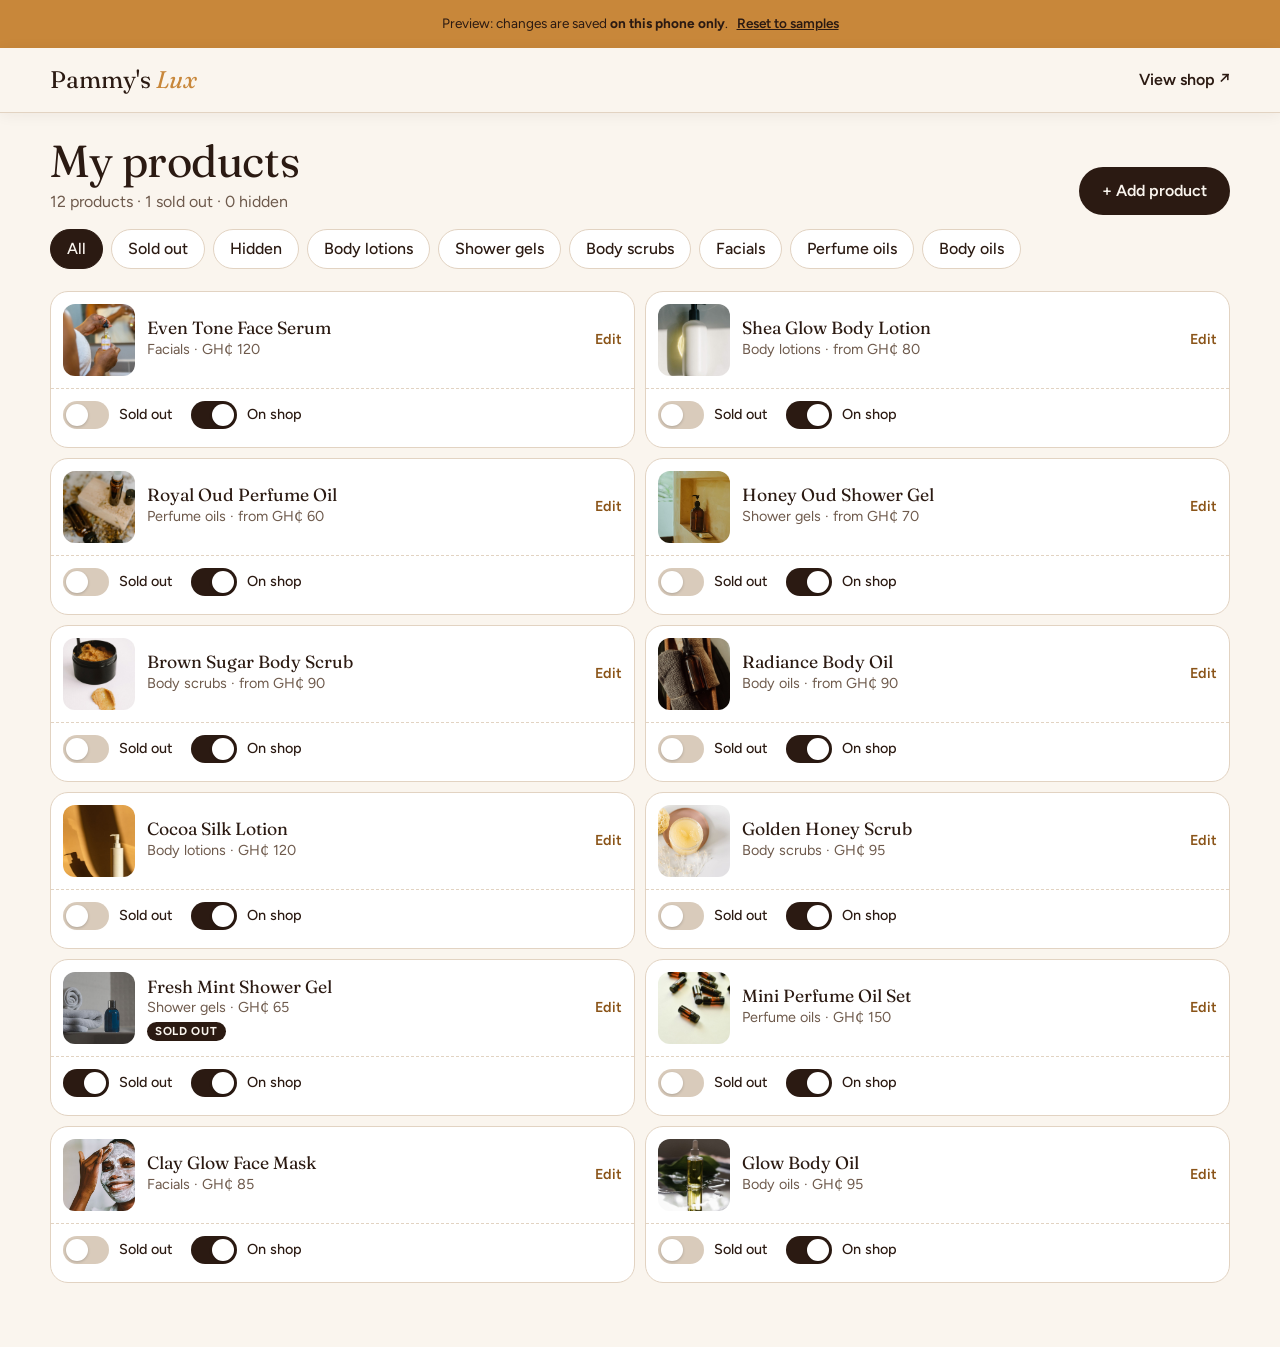
==== admin.html @ 3ad52659 "Pammy's Lux shop preview: products, bag, WhatsApp order, owner page Co-Authored-By: Claude Opus 5.5 " ====
<!doctype html>
<html lang="en">
<head>
  <meta charset="utf-8">
  <meta name="viewport" content="width=device-width, initial-scale=1, viewport-fit=cover">
  <title>My products · Pammy's Lux</title>
  <meta name="robots" content="noindex">
  <meta name="theme-color" content="#2b1a12">
  <link rel="icon" href="images/icon.svg" type="image/svg+xml">
  <link rel="preconnect" href="https://fonts.googleapis.com">
  <link rel="preconnect" href="https://fonts.gstatic.com" crossorigin>
  <link href="https://fonts.googleapis.com/css2?family=Fraunces:ital,opsz,wght@0,9..144,400;1,9..144,400&family=Figtree:wght@400;500;600;700&display=swap" rel="stylesheet">
  <link rel="stylesheet" href="css/style.css">
  <link rel="stylesheet" href="css/admin.css">
  <script type="module" src="js/admin.js"></script>
</head>
<body class="admin">
  <p class="preview-strip" id="previewStrip" hidden>
    Preview: changes are saved <b>on this phone only</b>. <button type="button" id="reset">Reset to samples</button>
  </p>

  <header class="header scrolled">
    <div class="wrap header-in">
      <a class="brand" href="index.html">Pammy's <em>Lux</em></a>
      <a class="view-shop" href="index.html" target="_blank" rel="noopener">View shop ↗</a>
      <button class="link-btn" type="button" id="signOut" hidden>Sign out</button>
    </div>
  </header>

  <!-- Sign in (live mode only) -->
  <section class="wrap signin" id="signin" hidden>
    <h1>Welcome back</h1>
    <form id="signinForm" class="card-box" novalidate>
      <label class="field">Email<input type="email" id="email" autocomplete="username" required></label>
      <label class="field">Password<input type="password" id="password" autocomplete="current-password" required></label>
      <p class="err" id="signinErr" role="alert"></p>
      <button class="btn btn-dark" type="submit">Sign in</button>
    </form>
  </section>
  <section class="wrap signin" id="notAdmin" hidden>
    <h1>No access</h1>
    <p>This login isn't set up to manage the shop. Ask Salim to add it.</p>
  </section>

  <main class="wrap owner" id="owner" hidden>
    <div class="owner-head">
      <div>
        <h1>My products</h1>
        <p class="muted" id="stats"></p>
      </div>
      <button class="btn btn-dark" type="button" id="addBtn">+ Add product</button>
    </div>
    <div class="chips" id="chips" role="tablist" aria-label="Show"></div>
    <ul class="plist" id="plist" aria-live="polite"><li class="muted">Loading…</li></ul>
  </main>

  <!-- Add / edit -->
  <dialog class="editor" id="editor" aria-labelledby="edTitle">
    <form id="edForm" novalidate>
      <div class="drawer-head ed-head">
        <h2 id="edTitle">Add product</h2>
        <button class="x" type="button" id="edClose" aria-label="Close without saving">×</button>
      </div>
      <div class="ed-body">
        <div class="photo-pick">
          <img id="edImg" alt="" hidden>
          <label class="photo-btn" id="photoBtn">
            <input type="file" id="edFile" accept="image/*">
            <span id="photoLabel">📷 Add a photo</span>
          </label>
          <p class="muted small" id="photoMsg">Take a clear photo on a plain background.</p>
        </div>
        <label class="field">Product name<input id="edName" maxlength="80" placeholder="e.g. Shea Glow Body Lotion"></label>
        <label class="field">Category<select id="edCat"></select></label>
        <label class="field">Description (optional)<textarea id="edDesc" rows="3" maxlength="600" placeholder="What it does, how to use it"></textarea></label>

        <fieldset class="group">
          <legend>Sizes and prices</legend>
          <p class="muted small">One row per size. Only one price? Write the size once, e.g. "200ml".</p>
          <div id="edOptions"></div>
          <button class="link-btn" type="button" id="addOption">+ Add another size</button>
        </fieldset>

        <fieldset class="group">
          <legend>Scents or colours (optional)</legend>
          <p class="muted small">Same price for each. Customers pick one.</p>
          <div class="choice-row">
            <label class="field">Called<input id="edChoiceTitle" maxlength="20" placeholder="Scent"></label>
          </div>
          <div class="tags" id="edChoices"></div>
          <div class="add-choice">
            <input id="edChoiceInput" maxlength="30" placeholder="e.g. Vanilla" aria-label="New scent or colour">
            <button class="btn btn-line" type="button" id="addChoice">Add</button>
          </div>
        </fieldset>

        <label class="switch"><input type="checkbox" id="edSold"><span></span> Sold out</label>
        <label class="switch"><input type="checkbox" id="edHidden"><span></span> Hide from the shop</label>
        <p class="err" id="edErr" role="alert"></p>
      </div>
      <div class="ed-foot">
        <button class="link-btn danger" type="button" id="edDelete" hidden>Delete</button>
        <button class="btn btn-dark grow" type="submit" id="edSave">Save</button>
      </div>
    </form>
  </dialog>

  <div class="toast" id="toast" role="status" aria-live="polite"></div>
</body>
</html>
---- css/style.css ----
/* Pammy's Lux · cocoa + honey. Fraunces (display) + Figtree (text). */
:root {
  --cocoa: #2b1a12;
  --cocoa-2: #4a3024;
  --honey: #c8873a;
  --honey-deep: #8a5418;   /* honey for text on cream (contrast) */
  --cream: #faf5ee;
  --sand: #f1e6d8;
  --blush: #ead2c1;
  --line: #e2d3c2;
  --muted: #6e5a4c;
  --wa: #1f8a4c;
  --r: 18px;
  --shadow: 0 10px 30px rgba(43, 26, 18, .12);
  --serif: "Fraunces", Georgia, serif;
  --sans: "Figtree", system-ui, -apple-system, "Segoe UI", sans-serif;
}
*, *::before, *::after { box-sizing: border-box; }
html { scroll-behavior: smooth; scroll-padding-top: 76px; -webkit-text-size-adjust: 100%; }
body { margin: 0; background: var(--cream); color: var(--cocoa); font: 16px/1.6 var(--sans); overflow-x: hidden; }
img { max-width: 100%; height: auto; display: block; }
button, input, select, textarea { font: inherit; color: inherit; }
::selection { background: var(--honey); color: #fff; }
:focus-visible { outline: 3px solid var(--honey); outline-offset: 2px; }
.wrap { width: min(1180px, 100% - 32px); margin-inline: auto; }
.muted { color: var(--muted); }
.small { font-size: .875rem; }
.skip { position: absolute; left: -999px; top: 8px; background: var(--cocoa); color: #fff; padding: 10px 14px; border-radius: 10px; z-index: 100; }
.skip:focus { left: 8px; }
h1, h2, h3 { font-family: var(--serif); font-weight: 400; line-height: 1.08; margin: 0 0 .5em; letter-spacing: -.01em; }
h1 em, h2 em, .brand em { font-style: italic; color: var(--honey); }
.eyebrow { text-transform: uppercase; letter-spacing: .16em; font-size: .75rem; font-weight: 600; color: var(--honey-deep); margin: 0 0 .8em; }

/* fade-in photos */
.fade-img { opacity: 0; transition: opacity .5s ease; }
.fade-img.loaded { opacity: 1; }

/* buttons */
.btn { display: inline-flex; align-items: center; justify-content: center; gap: 8px; min-height: 48px; padding: 0 22px; border-radius: 999px; border: 1.5px solid transparent; font-weight: 600; text-decoration: none; cursor: pointer; transition: transform .15s ease, background .2s ease; }
.btn:active { transform: scale(.97); }
.btn-dark { background: var(--cocoa); color: var(--cream); }
.btn-dark:hover { background: var(--cocoa-2); }
.btn-line { border-color: var(--cocoa); color: var(--cocoa); background: transparent; }
.btn-line:hover { background: var(--sand); }
.btn-wa { background: var(--wa); color: #fff; width: 100%; }
.btn-wa svg { width: 22px; height: 22px; fill: currentColor; }
.grow { flex: 1; }

/* preview strip */
.preview-strip { margin: 0; background: var(--honey); color: var(--cocoa); text-align: center; font-size: .85rem; padding: 8px 16px; }

/* header (solid, no blur) */
.header { position: sticky; top: 0; z-index: 30; background: var(--cream); border-bottom: 1px solid transparent; transition: border-color .2s, box-shadow .2s; }
.header.scrolled { border-color: var(--line); box-shadow: 0 2px 14px rgba(43, 26, 18, .06); }
.header-in { display: flex; align-items: center; gap: 24px; min-height: 64px; }
.brand { font-family: var(--serif); font-size: 1.5rem; text-decoration: none; color: var(--cocoa); margin: 0; white-space: nowrap; }
.nav { display: none; gap: 28px; margin-left: auto; }
.nav a { color: var(--cocoa); text-decoration: none; font-weight: 500; }
.nav a:hover { color: var(--honey-deep); }
.bag-btn { margin-left: auto; display: inline-flex; align-items: center; gap: 8px; min-height: 44px; padding: 0 16px; border-radius: 999px; border: 1.5px solid var(--cocoa); background: transparent; cursor: pointer; font-weight: 600; }
.bag-btn svg { width: 20px; height: 20px; fill: none; stroke: currentColor; stroke-width: 1.8; }
.bag-count { background: var(--honey); color: var(--cocoa); border-radius: 999px; min-width: 22px; height: 22px; display: grid; place-items: center; font-size: .8rem; padding: 0 6px; }
@media (min-width: 820px) { .nav { display: flex; } .bag-btn { margin-left: 8px; } }

/* hero */
.hero { padding: 28px 0 48px; }
.hero-in { display: grid; gap: 28px; align-items: center; }
.hero h1 { font-size: clamp(2.6rem, 11vw, 5.2rem); }
.lede { font-size: 1.08rem; max-width: 34em; color: var(--cocoa-2); }
.hero-cta { display: flex; flex-wrap: wrap; gap: 12px; margin-top: 22px; }
.hero-art { position: relative; }
.hero-art > img { width: 100%; aspect-ratio: 4 / 4.2; max-height: 68vh; object-fit: cover; object-position: 50% 75%; border-radius: 200px 200px var(--r) var(--r); background: var(--sand); }
.pick { position: absolute; left: 12px; bottom: 12px; right: 12px; max-width: 320px; display: flex; gap: 12px; align-items: center; text-align: left; padding: 10px 14px 10px 10px; border: 0; border-radius: 16px; background: var(--cream); box-shadow: var(--shadow); cursor: pointer; animation: rise .7s .3s both cubic-bezier(.2, .8, .2, 1); }
.pick img { width: 56px; height: 56px; border-radius: 12px; object-fit: cover; }
.pick span { display: grid; line-height: 1.3; }
.pick small { text-transform: uppercase; letter-spacing: .14em; font-size: .68rem; color: var(--honey-deep); font-weight: 600; }
.pick b { font-family: var(--serif); font-weight: 400; font-size: 1.05rem; }
.pick i { font-style: normal; color: var(--muted); font-size: .9rem; }
@keyframes rise { from { opacity: 0; transform: translateY(14px); } }
@media (min-width: 820px) {
  .hero-art > img { max-height: 640px; }
  .hero { padding: 48px 0 72px; }
  .hero-in { grid-template-columns: 1.05fr .95fr; gap: 56px; }
  .pick { left: -28px; bottom: 36px; right: auto; }
}

/* shop */
.shop { padding: 24px 0 64px; }
.section-head { display: flex; align-items: baseline; justify-content: space-between; gap: 12px; }
.section-head h2, .how h2 { font-size: clamp(2rem, 7vw, 3rem); }
.chips { position: sticky; top: 64px; z-index: 10; background: var(--cream); display: flex; gap: 8px; overflow-x: auto; padding: 10px 16px 14px; margin: 0 -16px 8px; scrollbar-width: none; }
.chips::-webkit-scrollbar { display: none; }
.chip { flex: none; min-height: 40px; padding: 0 16px; border-radius: 999px; border: 1.5px solid var(--line); background: #fff; cursor: pointer; font-weight: 500; white-space: nowrap; }
.chip[aria-selected="true"] { background: var(--cocoa); border-color: var(--cocoa); color: var(--cream); }
.grid { display: grid; grid-template-columns: repeat(2, 1fr); gap: 22px 14px; }
@media (min-width: 700px) { .grid { grid-template-columns: repeat(3, 1fr); gap: 32px 22px; } }
@media (min-width: 1040px) { .grid { grid-template-columns: repeat(4, 1fr); } }
.loading { grid-column: 1 / -1; color: var(--muted); padding: 40px 0; text-align: center; }
.load-err { text-align: center; color: var(--muted); }
.load-err button { background: none; border: 0; color: var(--honey-deep); text-decoration: underline; cursor: pointer; padding: 0; }
.card-btn { display: grid; gap: 4px; width: 100%; padding: 0; border: 0; background: none; text-align: left; cursor: pointer; }
.card-img { position: relative; display: block; border-radius: var(--r); overflow: hidden; background: var(--sand); aspect-ratio: 4 / 5; margin-bottom: 8px; }
.card-img img { width: 100%; height: 100%; object-fit: cover; transition: opacity .5s ease, transform .5s cubic-bezier(.2, .8, .2, 1); }
@media (hover: hover) { .card-btn:hover .card-img img { transform: scale(1.04); } }
.is-sold .card-img img { filter: grayscale(.6); opacity: .7; }
.tag { position: absolute; left: 10px; top: 10px; background: var(--cream); color: var(--cocoa); font-size: .72rem; font-weight: 700; letter-spacing: .08em; text-transform: uppercase; padding: 4px 10px; border-radius: 999px; }
.tag-sold { background: var(--cocoa); color: var(--cream); }
.card-cat { font-size: .72rem; text-transform: uppercase; letter-spacing: .12em; color: var(--honey-deep); font-weight: 600; }
.card-name { font-family: var(--serif); font-size: 1.12rem; line-height: 1.25; }
.card-price { font-weight: 600; }
.card-price small { font-weight: 400; color: var(--muted); }

/* how */
.how { background: var(--cocoa); color: var(--cream); padding: 64px 0; }
.steps { list-style: none; counter-reset: s; margin: 24px 0 0; padding: 0; display: grid; gap: 26px; }
.steps li { counter-increment: s; display: grid; grid-template-columns: 52px 1fr; column-gap: 16px; }
.steps li::before { content: counter(s); grid-row: span 2; width: 52px; height: 52px; border-radius: 50%; border: 1.5px solid var(--honey); color: var(--honey); display: grid; place-items: center; font-family: var(--serif); font-size: 1.4rem; }
.steps b { font-family: var(--serif); font-weight: 400; font-size: 1.3rem; }
.steps span { color: #d9c8b8; }
@media (min-width: 820px) { .steps { grid-template-columns: repeat(3, 1fr); gap: 32px; } }

/* delivery */
.delivery { padding: 64px 0; }
.delivery-in { display: grid; gap: 28px; align-items: center; }
.delivery-in img { width: 100%; max-height: 520px; aspect-ratio: 4 / 5; object-fit: cover; border-radius: var(--r); background: var(--sand); }
.delivery h2 { font-size: clamp(1.9rem, 6vw, 2.8rem); }
@media (min-width: 820px) { .delivery-in { grid-template-columns: .8fr 1fr; gap: 64px; } }

/* footer */
.footer { border-top: 1px solid var(--line); padding: 32px 0 calc(96px + env(safe-area-inset-bottom)); }
.footer-in { display: grid; gap: 4px; }
.footer p { margin: 0; }

/* floating bag (phones) */
.float-bag { position: fixed; left: 16px; right: 16px; bottom: calc(16px + env(safe-area-inset-bottom)); z-index: 25; min-height: 54px; border: 0; border-radius: 999px; background: var(--cocoa); color: var(--cream); font-weight: 600; box-shadow: var(--shadow); cursor: pointer; animation: rise .35s both; }
@media (min-width: 820px) { .float-bag { left: auto; right: 24px; bottom: 24px; padding: 0 28px; } }

/* dialogs */
dialog { border: 0; padding: 0; color: var(--cocoa); background: var(--cream); }
dialog::backdrop { background: rgba(43, 26, 18, .45); }
.x { position: absolute; right: 12px; top: 12px; z-index: 2; width: 44px; height: 44px; border-radius: 50%; border: 0; background: var(--cream); font-size: 1.6rem; line-height: 1; cursor: pointer; box-shadow: 0 2px 10px rgba(0, 0, 0, .12); }
html:has(dialog[open]) { overflow: hidden; }

/* product sheet: bottom sheet on phones, centred card on desktop */
.sheet { width: 100%; max-width: 100%; max-height: 92dvh; margin: auto 0 0; border-radius: 22px 22px 0 0; }
.sheet[open] { animation: sheetUp .32s cubic-bezier(.2, .8, .2, 1); }
@keyframes sheetUp { from { transform: translateY(40px); opacity: 0; } }
.sheet-in { position: relative; max-height: 92dvh; overflow-y: auto; }
.p-photo img { width: 100%; aspect-ratio: 1 / 1; max-height: 46dvh; object-fit: cover; background: var(--sand); }
.p-body { padding: 20px 20px calc(24px + env(safe-area-inset-bottom)); }
.p-body h3 { font-size: 1.8rem; margin-bottom: .3em; }
.p-desc { color: var(--cocoa-2); margin: 0 0 16px; }
.opt { border: 0; padding: 0; margin: 0 0 16px; }
.opt legend { font-weight: 600; margin-bottom: 8px; }
.pills { display: flex; flex-wrap: wrap; gap: 8px; }
.pill input { position: absolute; opacity: 0; pointer-events: none; }
.pill span { display: inline-flex; align-items: center; gap: 6px; min-height: 44px; padding: 0 16px; border-radius: 12px; border: 1.5px solid var(--line); background: #fff; cursor: pointer; }
.pill small { color: var(--muted); }
.pill input:checked + span { border-color: var(--cocoa); background: var(--sand); box-shadow: inset 0 0 0 1px var(--cocoa); }
.pill input:focus-visible + span { outline: 3px solid var(--honey); outline-offset: 2px; }
.p-buy { display: flex; gap: 12px; align-items: center; margin-top: 8px; }
.qty { display: inline-flex; align-items: center; border: 1.5px solid var(--line); border-radius: 999px; background: #fff; }
.qty button { width: 44px; height: 46px; border: 0; background: none; font-size: 1.2rem; cursor: pointer; }
.qty output { min-width: 22px; text-align: center; font-weight: 600; }
.p-sold p { margin: 0 0 12px; }
@media (min-width: 820px) {
  .sheet { width: min(880px, 100% - 48px); margin: auto; border-radius: 24px; }
  .sheet-in { display: grid; grid-template-columns: 1fr 1fr; }
  .p-photo img { height: 100%; max-height: none; aspect-ratio: auto; min-height: 460px; }
  .p-body { padding: 36px 32px; }
}

/* bag drawer: full height from the right */
.drawer { width: min(440px, 100%); max-width: 100%; height: 100dvh; max-height: 100dvh; margin: 0 0 0 auto; }
.drawer[open] { animation: slideIn .3s cubic-bezier(.2, .8, .2, 1); }
@keyframes slideIn { from { transform: translateX(40px); opacity: 0; } }
.drawer-in { height: 100%; overflow-y: auto; padding: 0 20px calc(28px + env(safe-area-inset-bottom)); }
.drawer-head { position: sticky; top: 0; z-index: 2; background: var(--cream); display: flex; align-items: center; justify-content: space-between; min-height: 68px; border-bottom: 1px solid var(--line); margin-bottom: 8px; }
.drawer-head h3 { font-size: 1.6rem; margin: 0; }
.drawer-head .x { position: static; box-shadow: none; background: var(--sand); }
.bag-empty { text-align: center; padding: 48px 0; color: var(--muted); }
.bag-list { list-style: none; margin: 0; padding: 0; }
.line { display: grid; grid-template-columns: 64px 1fr auto; gap: 12px; align-items: center; padding: 12px 0; border-bottom: 1px solid var(--line); }
.line img { width: 64px; height: 64px; object-fit: cover; border-radius: 12px; background: var(--sand); }
.line-info { display: grid; line-height: 1.35; min-width: 0; }
.line-info b { font-weight: 600; }
.line-info span { color: var(--muted); font-size: .9rem; }
.line-info .line-price { color: var(--cocoa); font-weight: 600; }
.small-qty button { width: 38px; height: 40px; font-size: 1rem; }
.checkout { padding-top: 16px; display: grid; gap: 14px; }
.sum { display: flex; justify-content: space-between; font-size: 1.15rem; }
.checkout .small { margin: -8px 0 0; }
.seg { border: 0; padding: 0; margin: 0; display: flex; flex-wrap: wrap; gap: 8px; }
.seg legend { font-weight: 600; margin-bottom: 8px; width: 100%; }
.seg label { flex: 1; display: flex; align-items: center; gap: 8px; min-height: 48px; padding: 0 14px; border: 1.5px solid var(--line); border-radius: 12px; background: #fff; cursor: pointer; }
.seg label:has(input:checked) { border-color: var(--cocoa); background: var(--sand); }
.seg input { accent-color: var(--cocoa); width: 18px; height: 18px; }
.field { display: grid; gap: 6px; font-weight: 600; }
.field input, .field textarea, .field select { font-weight: 400; font-size: 16px; min-height: 48px; padding: 10px 14px; border-radius: 12px; border: 1.5px solid var(--line); background: #fff; width: 100%; }
.field textarea { resize: vertical; }
.field input:focus, .field textarea:focus, .field select:focus { border-color: var(--cocoa); outline: none; }
.invalid { border-color: #b3261e !important; background: #fff6f5 !important; }
.err { color: #b3261e; margin: 0; min-height: 0; }
.err:empty { display: none; }
.sent { padding: 20px 0; }
.sent-actions { display: grid; gap: 10px; margin-top: 12px; }
[hidden] { display: none !important; }

/* toast */
.toast { position: fixed; left: 50%; bottom: calc(86px + env(safe-area-inset-bottom)); transform: translate(-50%, 20px); background: var(--cocoa); color: var(--cream); padding: 12px 18px; border-radius: 999px; opacity: 0; pointer-events: none; transition: opacity .25s, transform .25s; z-index: 60; max-width: calc(100% - 32px); text-align: center; font-size: .92rem; }
.toast.show { opacity: 1; transform: translate(-50%, 0); }

@media (prefers-reduced-motion: reduce) {
  *, *::before, *::after { animation: none !important; transition: none !important; scroll-behavior: auto !important; }
  .fade-img { opacity: 1; }
}
---- css/admin.css ----
/* Pammy's Lux · owner page (extends style.css) */
.admin .preview-strip button { background: none; border: 0; padding: 0 0 0 6px; text-decoration: underline; cursor: pointer; font-weight: 600; min-height: 32px; }
.view-shop { margin-left: auto; color: var(--cocoa); font-weight: 600; text-decoration: none; }
.link-btn { background: none; border: 0; padding: 8px 0; min-height: 44px; color: var(--honey-deep); font-weight: 600; cursor: pointer; text-decoration: underline; text-underline-offset: 3px; }
.link-btn.danger { color: #b3261e; }

.signin { max-width: 420px; padding: 48px 0; }
.signin h1 { font-size: 2.4rem; }
.card-box { display: grid; gap: 14px; background: #fff; border: 1px solid var(--line); border-radius: var(--r); padding: 20px; }

.owner { padding: 24px 0 64px; }
.owner-head { display: flex; flex-wrap: wrap; align-items: end; justify-content: space-between; gap: 12px; margin-bottom: 4px; }
.owner-head h1 { font-size: clamp(2rem, 8vw, 2.8rem); margin: 0; }
.owner-head p { margin: 4px 0 0; }
.owner .chips { top: 64px; }

.plist { list-style: none; margin: 0; padding: 0; display: grid; gap: 10px; }
@media (min-width: 900px) { .plist { grid-template-columns: 1fr 1fr; } }
.prow { background: #fff; border: 1px solid var(--line); border-radius: var(--r); overflow: hidden; }
.prow.is-hidden { background: #f6f1ea; }
.prow.is-hidden img { opacity: .55; }
.prow-main { display: grid; grid-template-columns: 72px 1fr auto; gap: 12px; align-items: center; width: 100%; padding: 12px; border: 0; background: none; text-align: left; cursor: pointer; }
.prow-main img, .nophoto { width: 72px; height: 72px; border-radius: 12px; object-fit: cover; background: var(--sand); }
.nophoto { display: grid; place-items: center; font-size: .7rem; color: var(--muted); }
.prow-info { display: grid; line-height: 1.35; min-width: 0; }
.prow-info b { font-family: var(--serif); font-weight: 400; font-size: 1.1rem; }
.prow-info > span { color: var(--muted); font-size: .9rem; }
.badges { display: flex; gap: 6px; margin-top: 4px; }
.badges i { font-style: normal; font-size: .72rem; font-weight: 700; letter-spacing: .06em; text-transform: uppercase; padding: 2px 8px; border-radius: 999px; }
.b-sold { background: var(--cocoa); color: var(--cream); }
.b-hidden { background: var(--blush); color: var(--cocoa); }
.edit-hint { color: var(--honey-deep); font-weight: 600; font-size: .9rem; }
.prow-tools { display: flex; gap: 18px; padding: 4px 12px 10px; border-top: 1px dashed var(--line); }
.empty { padding: 32px 0; text-align: center; }

/* switches */
.switch { position: relative; display: inline-flex; align-items: center; gap: 10px; min-height: 44px; cursor: pointer; font-weight: 500; }
.switch input { position: absolute; opacity: 0; width: 1px; height: 1px; }
.switch span { position: relative; width: 46px; height: 28px; border-radius: 999px; background: #d9cbbb; transition: background .2s; flex: none; }
.switch span::after { content: ""; position: absolute; left: 3px; top: 3px; width: 22px; height: 22px; border-radius: 50%; background: #fff; box-shadow: 0 1px 3px rgba(0, 0, 0, .2); transition: transform .2s cubic-bezier(.2, .8, .2, 1); }
.switch input:checked + span { background: var(--cocoa); }
.switch input:checked + span::after { transform: translateX(18px); }
.switch input:focus-visible + span { outline: 3px solid var(--honey); outline-offset: 2px; }
.switch input:disabled + span { opacity: .5; }
.switch.small { font-size: .9rem; }

/* editor: full screen on phones, panel on desktop */
.editor { width: 100%; max-width: 100%; height: 100dvh; max-height: 100dvh; margin: 0; }
@media (min-width: 720px) { .editor { width: min(560px, 100%); margin: 0 0 0 auto; } }
.editor[open] { animation: slideIn .3s cubic-bezier(.2, .8, .2, 1); }
.editor form { height: 100%; display: flex; flex-direction: column; }
.ed-head { padding: 0 20px; margin: 0; flex: none; }
.ed-head h2 { font-size: 1.6rem; margin: 0; }
.ed-body { flex: 1; overflow-y: auto; padding: 16px 20px 24px; display: grid; gap: 16px; align-content: start; }
.ed-foot { flex: none; display: flex; gap: 16px; align-items: center; padding: 12px 20px calc(12px + env(safe-area-inset-bottom)); border-top: 1px solid var(--line); background: var(--cream); }

.photo-pick { display: grid; gap: 8px; }
.photo-pick img { width: 100%; max-height: 300px; object-fit: cover; border-radius: var(--r); background: var(--sand); }
.photo-btn { display: flex; align-items: center; justify-content: center; min-height: 56px; border: 2px dashed var(--line); border-radius: var(--r); background: #fff; cursor: pointer; font-weight: 600; }
.photo-btn:focus-within { outline: 3px solid var(--honey); outline-offset: 2px; }
.photo-btn input { position: absolute; opacity: 0; width: 1px; height: 1px; }
.photo-pick p { margin: 0; }

.group { border: 1px solid var(--line); border-radius: var(--r); padding: 14px; margin: 0; background: #fff; display: grid; gap: 10px; }
.group legend { font-weight: 700; padding: 0 6px; }
.group > p { margin: 0; }
.group > .link-btn { justify-self: start; }
.opt-row { display: grid; grid-template-columns: 1fr 1fr 44px; gap: 8px; align-items: end; }
.opt-row + .opt-row { margin-top: 8px; }
.o-del { width: 44px; height: 48px; border: 0; border-radius: 12px; background: var(--sand); font-size: 1.3rem; cursor: pointer; }
.choice-row .field { max-width: 220px; }
.tags { display: flex; flex-wrap: wrap; gap: 8px; }
.tags:empty { display: none; }
.tag-chip { display: inline-flex; align-items: center; gap: 4px; padding-left: 12px; border-radius: 999px; background: var(--sand); font-weight: 500; }
.tag-chip button { width: 36px; height: 36px; border: 0; background: none; font-size: 1.1rem; cursor: pointer; }
.add-choice { display: flex; gap: 8px; }
.add-choice input { flex: 1; min-height: 48px; padding: 10px 14px; border-radius: 12px; border: 1.5px solid var(--line); font-size: 16px; min-width: 0; }
.photo-btn.invalid { border-color: #b3261e; }
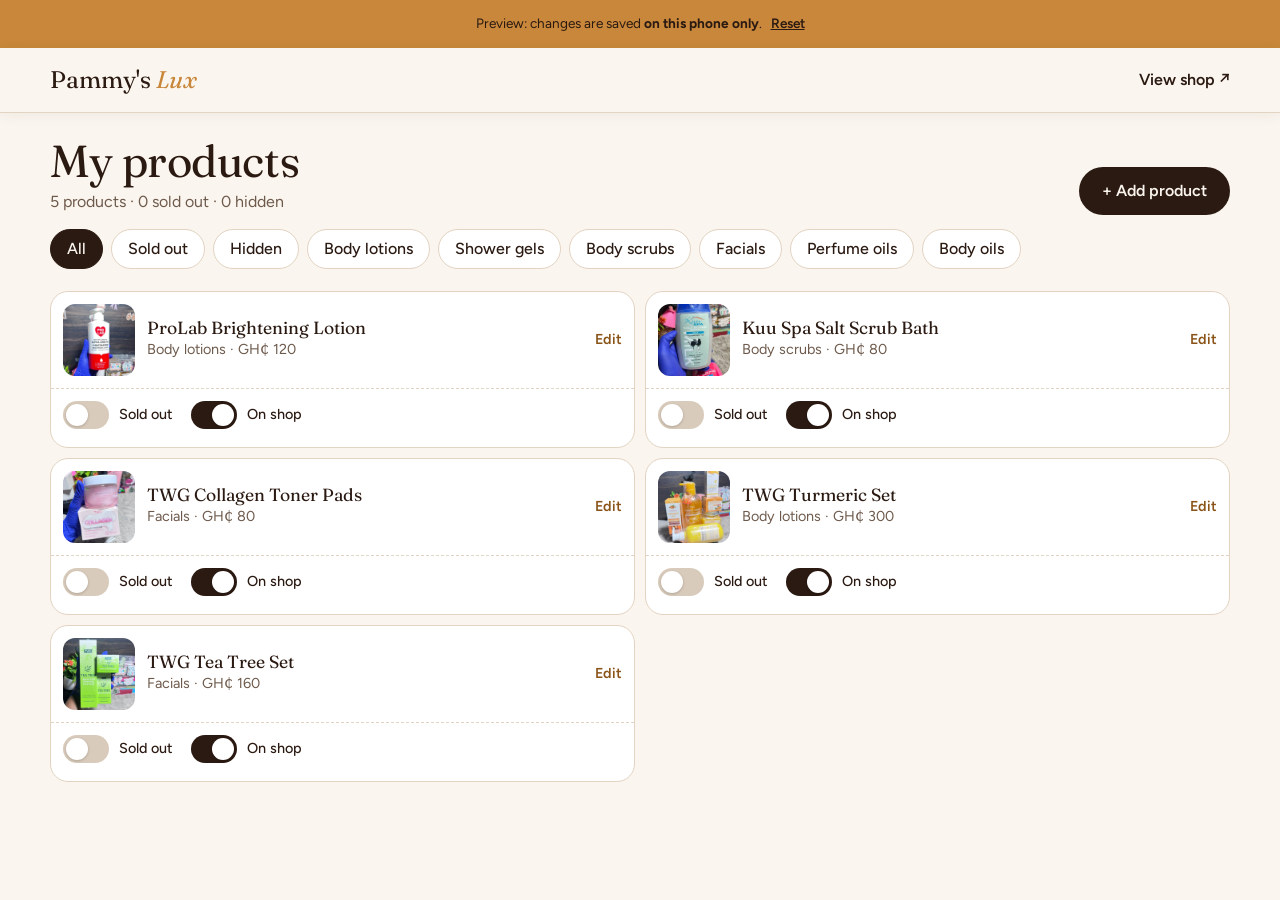
==== commit dc6575dc: "Show Pammy's real products, photos and prices Replace the 12 stock sample products with her 5 real o" ====
--- a/admin.html
+++ b/admin.html
@@ -16,7 +16,7 @@
 </head>
 <body class="admin">
   <p class="preview-strip" id="previewStrip" hidden>
-    Preview: changes are saved <b>on this phone only</b>. <button type="button" id="reset">Reset to samples</button>
+    Preview: changes are saved <b>on this phone only</b>. <button type="button" id="reset">Reset</button>
   </p>
 
   <header class="header scrolled">
--- a/css/style.css
+++ b/css/style.css
@@ -214,3 +214,8 @@
   *, *::before, *::after { animation: none !important; transition: none !important; scroll-behavior: auto !important; }
   .fade-img { opacity: 1; }
 }
+
+/* close button stays reachable while the sheet scrolls (phones) */
+.sheet-in > .x { position: sticky; top: 12px; display: grid; place-items: center; margin: 12px 12px -56px auto; }
+@media (min-width: 820px) { .sheet-in > .x { position: absolute; margin: 0; } }
+#pAdd { white-space: nowrap; padding: 0 16px; }
